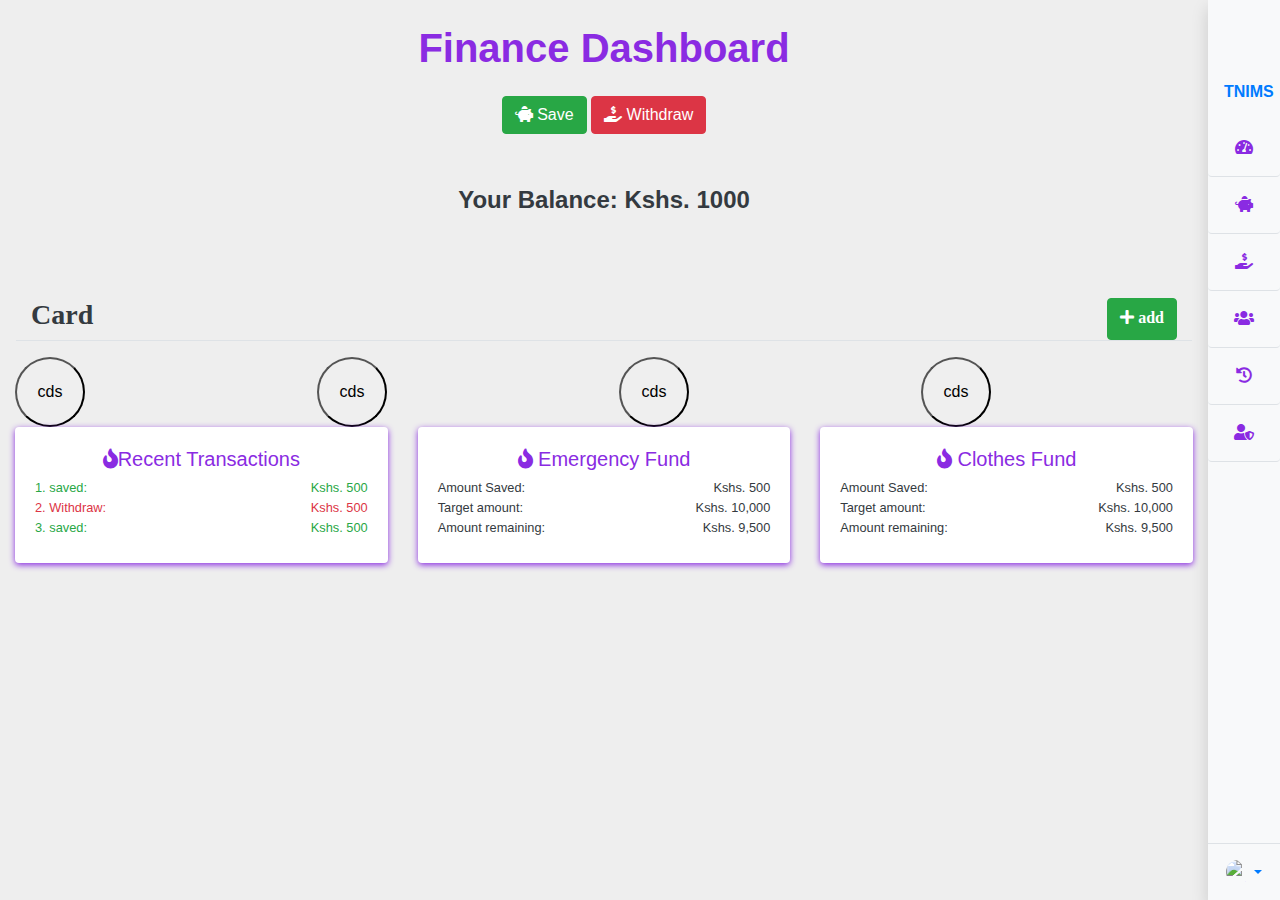
==== index.html @ 8be64b80 "finance app" ====
<!DOCTYPE html>
<html lang="en" class="h-100">
<head>
    <meta charset="utf-8">
    <meta name="viewport" content="width=device-width, initial-scale=1, shrink-to-fit=no">
    <meta name="description" content="">
    <meta name="author" content="Odiedo Paul">
    <title>myFinance</title>
    <link rel="stylesheet" href="assets/fonts/css/all.css">
    <!-- Bootstrap core CSS -->
    <link href="assets/dist/css/bootstrap.css" rel="stylesheet">
    <link href="assets/dist/css/bootstrap.min.css" rel="stylesheet">
    <link href="#style.css" rel="stylesheet">
    <style>
        body {
            min-height: 100vh;
            min-height: -webkit-fill-available;
        }
        main {
            display: flex;
            flex-wrap: nowrap;
            height: 100vh;
            height: -webkit-fill-available;
            max-height: 100vh;
            overflow-x: auto;
            overflow-y: hidden;
        }
        .dashboard {
            padding: 20px;
        }
        .balance {
            font-size: 24px;
            font-weight: bold;
            margin-bottom: 20px;
        }
        .btn-action {
            margin-right: 10px;
        }
        .card {
            box-shadow: 0 4px 6px rgba(0, 0, 0, 0.1);
        }
        nav i {
            color: blueviolet;
        }
        .modal small {
            font-weight: 900;
        }
        .modal input[type="text"],
        .modal input[type="number"],
        .modal input[type="date"] {
            border: 1px solid blueviolet;
        }
        
    </style>
</head>
<body class="d-flex h-100 text-dark">
    <main>
        <div class="container-fluid" style="width: 95.5rem; background: #0001 ">
            <div class="row">
                <div class="col-md-12">
                    <h1 class="text-center pt-4 px-4 py-3" style="color: blueviolet; font-weight: 900; ">Finance Dashboard</h1>
                    <!-- Transaction buttons -->
                    <div class="text-center">
                        <button class="btn btn-success" data-toggle="modal" data-target="#saveModal"><i class="fas fa-piggy-bank"></i> Save</button>
                        <button class="btn btn-danger"><i class="fas fa-hand-holding-usd"></i> Withdraw</button>
                    </div>
                    <!-- Balance -->
                    <div class="balance text-center p-4 m-4">
                        <p>Your Balance: Kshs. 1000</p>
                    </div>
                </div>
            </div>
            <div class="row p-3">
                <div class="col-md-12 border-bottom d-flex justify-content-between">
                    <h3 style="font-weight:900; font-family: cursive; x">Card</h3>
                    <a href="#card" style="font-weight: 900" class="btn btn-success fas" data-toggle="modal" data-target="#ModalCenter"><i class="fas fa-plus"></i> add</a>
                </div>
            </div>
            <div class="row d-flex justify-content-between">
                <div class="col">
                    <button style="height: 70px; width: 70px; border-radius: 50%">cds</button>
                </div>
                <div class="col">
                    <button style="height: 70px; width: 70px; border-radius: 50%">cds</button>
                </div>
                <div class="col">
                    <button style="height: 70px; width: 70px; border-radius: 50%">cds</button>
                </div>
                <div class="col">
                    <button style="height: 70px; width: 70px; border-radius: 50%">cds</button>
                </div>
            </div>

            <div class="row">
                <!-- Emergency Fund Card -->
                <div class="col-md-4">
                    <div class="card text-center  mb-4 border-0" style="line-height: 10px; box-shadow: 0 2px 6px 0 blueviolet;">
                        <div class="card-body">
                            <h5 class="card-title" style="color: blueviolet;"><i class="fas fa-fire"></i>Recent Transactions</h5>
                            <small class="d-flex justify-content-between text-success"><span>1. saved:</span> <span>Kshs. 500</span></small><br>
                            <small class="d-flex justify-content-between text-danger"><span>2. Withdraw:</span> <span>Kshs. 500</span></small><br>
                            <small class="d-flex justify-content-between text-success"><span>3. saved:</span> <span>Kshs. 500</span></small><br>
                        </div>
                    </div>
                </div>
                <!-- Emergency Fund Card -->
                <div class="col-md-4">
                    <div class="card text-center  mb-4 border-0" style="line-height: 10px; box-shadow: 0 2px 6px 0 blueviolet;">
                        <div class="card-body">
                            <h5 class="card-title" style="color: blueviolet;"><i class="fas fa-fire"></i> Emergency Fund</h5>
                            <small class="d-flex justify-content-between"><span>Amount Saved:</span> <span>Kshs. 500</span></small><br>
                            <small class="d-flex justify-content-between"><span>Target amount:</span> <span>Kshs. 10,000</span></small><br>
                            <small class="d-flex justify-content-between"><span>Amount remaining:</span> <span>Kshs. 9,500</span></small><br>
                        </div>
                    </div>
                </div>
                <!-- Clothes Card -->
                <div class="col-md-4">
                    <div class="card text-center  mb-4 border-0" style="line-height: 10px; box-shadow: 0 2px 6px 0 blueviolet;">
                        <div class="card-body">
                            <h5 class="card-title" style="color: blueviolet;"><i class="fas fa-fire"></i> Clothes Fund</h5>
                            <small class="d-flex justify-content-between"><span>Amount Saved:</span> <span>Kshs. 500</span></small><br>
                            <small class="d-flex justify-content-between"><span>Target amount:</span> <span>Kshs. 10,000</span></small><br>
                            <small class="d-flex justify-content-between"><span>Amount remaining:</span> <span>Kshs. 9,500</span></small><br>
                        </div>
                    </div>
                </div>
            </div>
            
            <!-- save modal -->
            <div class="modal fade " id="saveModal" tabindex="-1" role="dialog" aria-labelledby="SaveModalModalTitle" aria-hidden="true" style="box-shadow: 0 2px 6px 0 blueviolet; background:#0009">
                <div class="modal-dialog modal-dialog-centered" role="document">
                <div class="modal-content">
                    <div class="modal-header shadow">
                    <h5 class="modal-title" style="font-weight: 900; color: blueviolet;"><i class="fas fa-piggy-bank"></i> Save </h5>
                    <button type="button" class="close text-danger" data-dismiss="modal" aria-label="Close" style="font-weight: 900; outline: none;">
                        <span aria-hidden="true" class="">&times;</span> 
                    </button>
                    </div>
                    <div class="modal-body">
                        <small>Amount:</small>
                        <input type="text" class="form-control" style="outline: none;">
                        <small>Phone no:</small>
                        <input type="number" class="form-control">
                        <small>Select Card:</small>
                        <select name="cards">
                            <option disabled selected> Select card</option>
                            <option value="emergency">Emergency</option>
                            <option value="clothes">clothes</option>
                            <option value="random">random</option>
                        </select>
                    </div>
                    <div class="modal-footer">
                    <button type="button" class="btn btn-danger" style=" font-weight: 700; color: #fff" data-dismiss="modal">Close</button>
                    <button type="button" class="btn" style="background: blueviolet; font-weight: 700; color: #fff">create card</button>
                    </div>
                </div>
                </div>
            </div>

            <!-- card Modal -->
            <div class="modal fade " id="ModalCenter" tabindex="-1" role="dialog" aria-labelledby="ModalCenterTitle" aria-hidden="true" style="box-shadow: 0 2px 6px 0 blueviolet; background:#0009">
                <div class="modal-dialog modal-dialog-centered" role="document">
                <div class="modal-content">
                    <div class="modal-header shadow">
                    <h5 class="modal-title" style="font-weight: 900; color: blueviolet;">Add card</h5>
                    <button type="button" class="close text-danger" data-dismiss="modal" aria-label="Close" style="font-weight: 900; outline: none;">
                        <span aria-hidden="true" class="">&times;</span> 
                    </button>
                    </div>
                    <div class="modal-body">
                        <small>Card name:</small>
                        <input type="text" class="form-control" style="outline: none;">
                        <small>Target amount:</small>
                        <input type="number" class="form-control">
                        <small>Period:</small>
                        <input type="date" name="period" class="form-control" >
                    </div>
                    <div class="modal-footer">
                    <button type="button" class="btn btn-danger" style=" font-weight: 700; color: #fff" data-dismiss="modal">Close</button>
                    <button type="button" class="btn" style="background: blueviolet; font-weight: 700; color: #fff">create card</button>
                    </div>
                </div>
                </div>
            </div>
        </div>
        <!-- Side nav bar -->
        <div class="d-flex flex-column shadow flex-shrink-0 bg-light" style="width: 4.5rem; padding-top: 5%; color: blueviolet;">
            <a href="/" class="d-block p-3 link-dark text-decoration-none" title="Icon-only" data-bs-toggle="tooltip" data-bs-placement="right">
                <span style="font-weight:900">TNIMS</span>
            </a>
            <ul class="nav nav-pills nav-flush flex-column mb-auto text-center">
                <li class="nav-item">
                    <a href="#" class="nav-link  py-3 border-bottom" aria-current="page" title="Dashboard" data-bs-toggle="tooltip" data-bs-placement="right">
                        <i class="fas fa-tachometer-alt" style="color: blueviolet"></i>
                    </a>
                </li>
                <li>
                    <a href="#" class="nav-link py-3 border-bottom" title="Save" data-bs-toggle="tooltip" data-bs-placement="right">
                        <i class="fas fa-piggy-bank"  style="color: blueviolet" ></i>
                    </a>
                </li>
                <li>
                    <a href="#" class="nav-link py-3 border-bottom" title="Withdraw" data-bs-toggle="tooltip" data-bs-placement="right">
                        <i class="fas fa-hand-holding-usd"  style="color: blueviolet"></i>
                    </a>
                </li>
                <li>
                    <a href="#" class="nav-link py-3 border-bottom" title="Table Banking" data-bs-toggle="tooltip" data-bs-placement="right">
                        <i class="fas fa-users"  style="color: blueviolet"></i>
                    </a>
                </li>
                <li>
                    <a href="#" class="nav-link py-3 border-bottom" title="History" data-bs-toggle="tooltip" data-bs-placement="right">
                        <i class="fas fa-history"  style="color: blueviolet"></i>
                    </a>
                </li>
                <li>
                    <a href="#" class="nav-link py-3 border-bottom" title="Security" data-bs-toggle="tooltip" data-bs-placement="right">
                        <i class="fas fa-user-shield"  style="color: blueviolet"></i>
                    </a>
                </li>
            </ul>
            <div class="dropdown border-top">
                <a href="#" class="d-flex align-items-center justify-content-center p-3 link-dark text-decoration-none dropdown-toggle" id="dropdownUser3" data-bs-toggle="dropdown" aria-expanded="false">
                    <img src="assets/img/projects/pro.jpg" alt="mdo" width="24" height="24" class="rounded-circle">
                </a>
                <ul class="dropdown-menu text-small shadow" aria-labelledby="dropdownUser3">
                    <li><a class="dropdown-item" href="#">New project...</a></li>
                    <li><a class="dropdown-item" href="#">Settings</a></li>
                    <li><a class="dropdown-item" href="#">Profile</a></li>
                    <li><hr class="dropdown-divider"></li>
                    <li><a class="dropdown-item" href="#">Sign out</a></li>
                </ul>
            </div>
        </div>
    </main>
    <script>
        (function () {
            'use strict'
            var tooltipTriggerList = [].slice.call(document.querySelectorAll('[data-bs-toggle="tooltip"]'))
            tooltipTriggerList.forEach(function (tooltipTriggerEl) {
                new bootstrap.Tooltip(tooltipTriggerEl)
            })
        })()
    </script>
    <script src="assets/jquery/jquery-3.7.1.min.js"></script>
    <script src="assets/dist/js/bootstrap.bundle.js"></script>
    <script src="assets/dist/js/bootstrap.min.js"></script>
</body>
</html>
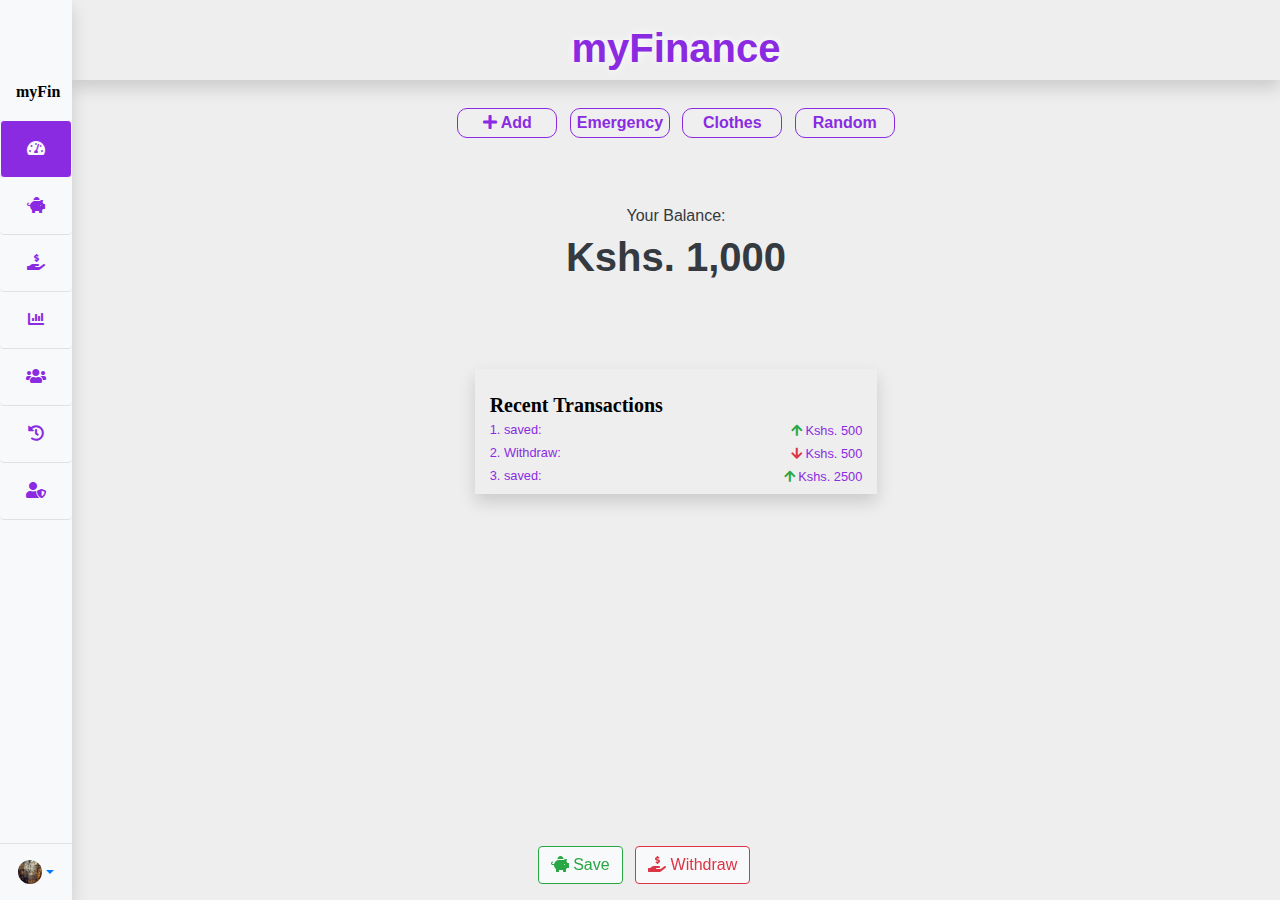
==== commit 14856cc3: "updated my front end for the myFinance app" ====
--- a/index.html
+++ b/index.html
@@ -50,168 +50,55 @@
         .modal input[type="date"] {
             border: 1px solid blueviolet;
         }
+        @keyframes scale {
+            0% {
+                transform: scale(1);
+            }
+            50% {
+                transform: scale(1.1);
+            }
+            100% {
+                transform: scale(1);
+            }   
+        }
         
     </style>
 </head>
 <body class="d-flex h-100 text-dark">
     <main>
-        <div class="container-fluid" style="width: 95.5rem; background: #0001 ">
-            <div class="row">
-                <div class="col-md-12">
-                    <h1 class="text-center pt-4 px-4 py-3" style="color: blueviolet; font-weight: 900; ">Finance Dashboard</h1>
-                    <!-- Transaction buttons -->
-                    <div class="text-center">
-                        <button class="btn btn-success" data-toggle="modal" data-target="#saveModal"><i class="fas fa-piggy-bank"></i> Save</button>
-                        <button class="btn btn-danger"><i class="fas fa-hand-holding-usd"></i> Withdraw</button>
-                    </div>
-                    <!-- Balance -->
-                    <div class="balance text-center p-4 m-4">
-                        <p>Your Balance: Kshs. 1000</p>
-                    </div>
-                </div>
-            </div>
-            <div class="row p-3">
-                <div class="col-md-12 border-bottom d-flex justify-content-between">
-                    <h3 style="font-weight:900; font-family: cursive; x">Card</h3>
-                    <a href="#card" style="font-weight: 900" class="btn btn-success fas" data-toggle="modal" data-target="#ModalCenter"><i class="fas fa-plus"></i> add</a>
-                </div>
-            </div>
-            <div class="row d-flex justify-content-between">
-                <div class="col">
-                    <button style="height: 70px; width: 70px; border-radius: 50%">cds</button>
-                </div>
-                <div class="col">
-                    <button style="height: 70px; width: 70px; border-radius: 50%">cds</button>
-                </div>
-                <div class="col">
-                    <button style="height: 70px; width: 70px; border-radius: 50%">cds</button>
-                </div>
-                <div class="col">
-                    <button style="height: 70px; width: 70px; border-radius: 50%">cds</button>
-                </div>
-            </div>
-
-            <div class="row">
-                <!-- Emergency Fund Card -->
-                <div class="col-md-4">
-                    <div class="card text-center  mb-4 border-0" style="line-height: 10px; box-shadow: 0 2px 6px 0 blueviolet;">
-                        <div class="card-body">
-                            <h5 class="card-title" style="color: blueviolet;"><i class="fas fa-fire"></i>Recent Transactions</h5>
-                            <small class="d-flex justify-content-between text-success"><span>1. saved:</span> <span>Kshs. 500</span></small><br>
-                            <small class="d-flex justify-content-between text-danger"><span>2. Withdraw:</span> <span>Kshs. 500</span></small><br>
-                            <small class="d-flex justify-content-between text-success"><span>3. saved:</span> <span>Kshs. 500</span></small><br>
-                        </div>
-                    </div>
-                </div>
-                <!-- Emergency Fund Card -->
-                <div class="col-md-4">
-                    <div class="card text-center  mb-4 border-0" style="line-height: 10px; box-shadow: 0 2px 6px 0 blueviolet;">
-                        <div class="card-body">
-                            <h5 class="card-title" style="color: blueviolet;"><i class="fas fa-fire"></i> Emergency Fund</h5>
-                            <small class="d-flex justify-content-between"><span>Amount Saved:</span> <span>Kshs. 500</span></small><br>
-                            <small class="d-flex justify-content-between"><span>Target amount:</span> <span>Kshs. 10,000</span></small><br>
-                            <small class="d-flex justify-content-between"><span>Amount remaining:</span> <span>Kshs. 9,500</span></small><br>
-                        </div>
-                    </div>
-                </div>
-                <!-- Clothes Card -->
-                <div class="col-md-4">
-                    <div class="card text-center  mb-4 border-0" style="line-height: 10px; box-shadow: 0 2px 6px 0 blueviolet;">
-                        <div class="card-body">
-                            <h5 class="card-title" style="color: blueviolet;"><i class="fas fa-fire"></i> Clothes Fund</h5>
-                            <small class="d-flex justify-content-between"><span>Amount Saved:</span> <span>Kshs. 500</span></small><br>
-                            <small class="d-flex justify-content-between"><span>Target amount:</span> <span>Kshs. 10,000</span></small><br>
-                            <small class="d-flex justify-content-between"><span>Amount remaining:</span> <span>Kshs. 9,500</span></small><br>
-                        </div>
-                    </div>
-                </div>
-            </div>
-            
-            <!-- save modal -->
-            <div class="modal fade " id="saveModal" tabindex="-1" role="dialog" aria-labelledby="SaveModalModalTitle" aria-hidden="true" style="box-shadow: 0 2px 6px 0 blueviolet; background:#0009">
-                <div class="modal-dialog modal-dialog-centered" role="document">
-                <div class="modal-content">
-                    <div class="modal-header shadow">
-                    <h5 class="modal-title" style="font-weight: 900; color: blueviolet;"><i class="fas fa-piggy-bank"></i> Save </h5>
-                    <button type="button" class="close text-danger" data-dismiss="modal" aria-label="Close" style="font-weight: 900; outline: none;">
-                        <span aria-hidden="true" class="">&times;</span> 
-                    </button>
-                    </div>
-                    <div class="modal-body">
-                        <small>Amount:</small>
-                        <input type="text" class="form-control" style="outline: none;">
-                        <small>Phone no:</small>
-                        <input type="number" class="form-control">
-                        <small>Select Card:</small>
-                        <select name="cards">
-                            <option disabled selected> Select card</option>
-                            <option value="emergency">Emergency</option>
-                            <option value="clothes">clothes</option>
-                            <option value="random">random</option>
-                        </select>
-                    </div>
-                    <div class="modal-footer">
-                    <button type="button" class="btn btn-danger" style=" font-weight: 700; color: #fff" data-dismiss="modal">Close</button>
-                    <button type="button" class="btn" style="background: blueviolet; font-weight: 700; color: #fff">create card</button>
-                    </div>
-                </div>
-                </div>
-            </div>
-
-            <!-- card Modal -->
-            <div class="modal fade " id="ModalCenter" tabindex="-1" role="dialog" aria-labelledby="ModalCenterTitle" aria-hidden="true" style="box-shadow: 0 2px 6px 0 blueviolet; background:#0009">
-                <div class="modal-dialog modal-dialog-centered" role="document">
-                <div class="modal-content">
-                    <div class="modal-header shadow">
-                    <h5 class="modal-title" style="font-weight: 900; color: blueviolet;">Add card</h5>
-                    <button type="button" class="close text-danger" data-dismiss="modal" aria-label="Close" style="font-weight: 900; outline: none;">
-                        <span aria-hidden="true" class="">&times;</span> 
-                    </button>
-                    </div>
-                    <div class="modal-body">
-                        <small>Card name:</small>
-                        <input type="text" class="form-control" style="outline: none;">
-                        <small>Target amount:</small>
-                        <input type="number" class="form-control">
-                        <small>Period:</small>
-                        <input type="date" name="period" class="form-control" >
-                    </div>
-                    <div class="modal-footer">
-                    <button type="button" class="btn btn-danger" style=" font-weight: 700; color: #fff" data-dismiss="modal">Close</button>
-                    <button type="button" class="btn" style="background: blueviolet; font-weight: 700; color: #fff">create card</button>
-                    </div>
-                </div>
-                </div>
-            </div>
-        </div>
         <!-- Side nav bar -->
         <div class="d-flex flex-column shadow flex-shrink-0 bg-light" style="width: 4.5rem; padding-top: 5%; color: blueviolet;">
             <a href="/" class="d-block p-3 link-dark text-decoration-none" title="Icon-only" data-bs-toggle="tooltip" data-bs-placement="right">
-                <span style="font-weight:900">TNIMS</span>
+                <span style="font-weight:900; color: #000; font-family: cursive;">myFin</span>
             </a>
             <ul class="nav nav-pills nav-flush flex-column mb-auto text-center">
                 <li class="nav-item">
-                    <a href="#" class="nav-link  py-3 border-bottom" aria-current="page" title="Dashboard" data-bs-toggle="tooltip" data-bs-placement="right">
-                        <i class="fas fa-tachometer-alt" style="color: blueviolet"></i>
-                    </a>
-                </li>
-                <li>
-                    <a href="#" class="nav-link py-3 border-bottom" title="Save" data-bs-toggle="tooltip" data-bs-placement="right">
+                    <a href="analysis.html" class="nav-link  text-light py-3 " title="Withdraw" data-bs-toggle="tooltip" style="border: 1px solid ; background: blueviolet ;">
+                        <i class="fas fa-tachometer-alt"></i>
+                    </a>
+                </li>
+                <li>
+                    <a href="#" class="nav-link py-3 border-bottom" title="Save" data-bs-toggle="tooltip" data-bs-placement="right" data-toggle="modal" data-target="#saveModal">
                         <i class="fas fa-piggy-bank"  style="color: blueviolet" ></i>
                     </a>
                 </li>
                 <li>
-                    <a href="#" class="nav-link py-3 border-bottom" title="Withdraw" data-bs-toggle="tooltip" data-bs-placement="right">
+                    <a href="#" class="nav-link py-3 border-bottom" title="Withdraw" data-bs-toggle="tooltip" data-bs-placement="right" data-toggle="modal" data-target="#withdrawModal">
                         <i class="fas fa-hand-holding-usd"  style="color: blueviolet"></i>
                     </a>
                 </li>
                 <li>
-                    <a href="#" class="nav-link py-3 border-bottom" title="Table Banking" data-bs-toggle="tooltip" data-bs-placement="right">
+                    <a href="analysis.html" class="nav-link py-3 border-bottom" title="Withdraw" data-bs-toggle="tooltip">
+                        <i class="fas fa-chart-bar"  style="color: blueviolet"></i>
+                    </a>
+                </li>
+                <li>
+                    <a href="chama.html" class="nav-link py-3 border-bottom" title="Table Banking" data-bs-toggle="tooltip" data-bs-placement="right">
                         <i class="fas fa-users"  style="color: blueviolet"></i>
                     </a>
                 </li>
                 <li>
-                    <a href="#" class="nav-link py-3 border-bottom" title="History" data-bs-toggle="tooltip" data-bs-placement="right">
+                    <a href="history.html" class="nav-link py-3 border-bottom" title="History" data-bs-toggle="tooltip" data-bs-placement="right">
                         <i class="fas fa-history"  style="color: blueviolet"></i>
                     </a>
                 </li>
@@ -223,7 +110,7 @@
             </ul>
             <div class="dropdown border-top">
                 <a href="#" class="d-flex align-items-center justify-content-center p-3 link-dark text-decoration-none dropdown-toggle" id="dropdownUser3" data-bs-toggle="dropdown" aria-expanded="false">
-                    <img src="assets/img/projects/pro.jpg" alt="mdo" width="24" height="24" class="rounded-circle">
+                    <img src="assets/img/bg/bg-1.jpg" alt="mdo" width="24" height="24" class="rounded-circle">
                 </a>
                 <ul class="dropdown-menu text-small shadow" aria-labelledby="dropdownUser3">
                     <li><a class="dropdown-item" href="#">New project...</a></li>
@@ -234,6 +121,171 @@
                 </ul>
             </div>
         </div>
+        <div class="container-fluid" style="width: 95.5rem; background: #0001; overflow-x: scroll; ">
+            <div class="row">
+                <div class="col-md-12">
+                    <div class="row mb-4">
+                        <div class="col-md-12 shadow">
+                            <h1 class="text-center pt-4 px-4" style="color: blueviolet; font-weight: 900; text-shadow: 0 0 10px #fff; ">myFinance</h1>
+                        </div>
+                    </div>
+
+
+                    <div class="row mt-4">
+                        <div class="col-md-12">
+                            <center>
+                                <button class="m-1" style="height: 30px; width: 100px; border-radius: 10px; border: 1px solid blueviolet; color: blueviolet; font-weight: 600"  data-toggle="modal" data-target="#ModalCenter"><i class="fas fa-plus"></i> Add</button>
+                                <button class="m-1" style="height: 30px; width: 100px; border-radius: 10px; border: 1px solid blueviolet; color: blueviolet; font-weight: 600"  data-toggle="modal" data-target="#emergencyFund">Emergency</button>
+                                <button class="m-1" style="height: 30px; width: 100px; border-radius: 10px; border: 1px solid blueviolet; color: blueviolet; font-weight: 600">Clothes</button>
+                                <button class="m-1" style="height: 30px; width: 100px; border-radius: 10px; border: 1px solid blueviolet; color: blueviolet; font-weight: 600">Random</button>
+                            </center>
+                        </div>
+                    </div>
+
+
+                    <!-- Balance -->
+                    <div class="balance text-center p-4 m-4">
+                        <p><h6>Your Balance:</h6> <h1 style="font-weight: 900; animation: scale 3s infinite;">Kshs. 1,000</h1></p>
+                    </div>
+
+                    <div class="row " style="line-height:10px; color: blueviolet; font-weight: 900">
+                        <div class="col-md-4"></div>
+                        <div class="col-md-4 shadow pt-4 mb-4 mt-4">
+                            <h5 style="font-weight: 900; color: #000; font-family: cursive ;">Recent Transactions</h5>
+                            <small class="d-flex justify-content-between"><span>1. saved:</span> <span><i class="fas fa-arrow-up text-success"></i> Kshs. 500 </span></small><br>
+                            <small class="d-flex justify-content-between"><span>2. Withdraw:</span> <span><i class="fas fa-arrow-down text-danger"></i> Kshs. 500</span></small><br>
+                            <small class="d-flex justify-content-between"><span>3. saved:</span> <span><i class="fas fa-arrow-up text-success"></i> Kshs. 2500</span></small><br>
+                        </div>
+                        <div class="col-md-4"></div>
+                    </div>
+                    <!-- Transaction buttons -->
+                    <div class="text-center fixed-bottom  p-2" style="padding-left: 40%; width: 100%;  font-weight: 900;">
+                        <button class="btn btn-success bg-light text-success m-2" style="animation: scale  3s infinite;" data-toggle="modal" data-target="#saveModal"><i class="fas fa-piggy-bank"></i> Save</button>
+                        <button class="btn btn-danger bg-light text-danger" data-toggle="modal" data-target="#withdrawModal"><i class="fas fa-hand-holding-usd"></i> Withdraw</button>
+                    </div>
+                </div>
+            </div>
+
+            
+            <!-- save modal -->
+            <div class="modal fade " id="saveModal" tabindex="-1" role="dialog" aria-labelledby="SaveModalModalTitle" aria-hidden="true" style="box-shadow: 0 2px 6px 0 blueviolet; background:#0009">
+                <div class="modal-dialog modal-dialog-centered" role="document">
+                <div class="modal-content">
+                    <div class="modal-header shadow">
+                    <h5 class="modal-title text-success" style="font-weight: 900; "><i class="fas fa-piggy-bank"></i> Save </h5>
+                    <button type="button" class="close text-success" data-dismiss="modal" aria-label="Close" style="font-weight: 900; outline: none;">
+                        <span aria-hidden="true" class="">&times;</span> 
+                    </button>
+                    </div>
+                    <div class="modal-body">
+                        <small>Amount:</small>
+                        <input type="text" class="form-control  border-success" placeholder="Amount to be saved" style="outline: none;">
+                        <small>Phone no:</small>
+                        <input type="number" class="form-control border-success" placeholder="Mpesa phone number">
+                        <small>Select Card:</small>
+                        <select name="cards" class="form-control border-success">
+                            <option disabled selected> Select card</option>
+                            <option value="emergency">Emergency</option>
+                            <option value="clothes">clothes</option>
+                            <option value="random">random</option>
+                        </select>
+                    </div>
+                    <div class="modal-footer">
+                    <button type="button" class="btn btn-danger" style=" font-weight: 700; color: #fff" data-dismiss="modal">Close</button>
+                    <button type="button" class="btn btn-success" style=" font-weight: 700; color: #fff">Process</button>
+                    </div>
+                </div>
+                </div>
+            </div>
+
+            <!-- withdraw modal -->
+            <div class="modal fade " id="withdrawModal" tabindex="-1" role="dialog" aria-labelledby="withdrawModalModalTitle" aria-hidden="true" style="box-shadow: 0 2px 6px 0 blueviolet; background:#0009">
+                <div class="modal-dialog modal-dialog-centered" role="document">
+                <div class="modal-content">
+                    <div class="modal-header shadow">
+                    <h5 class="modal-title text-danger" style="font-weight: 900; "><i class="fas fa-hand-holding-usd"></i> Withdraw </h5>
+                    <button type="button" class="close text-danger" data-dismiss="modal" aria-label="Close" style="font-weight: 900; outline: none;">
+                        <span aria-hidden="true" class="">&times;</span> 
+                    </button>
+                    </div>
+                    <div class="modal-body">
+                        <p class="d-flex justify-content-between">
+                            <small>Select Card:</small>
+                            <select name="cards" class="form-control border-danger" style="outline: none; width: 50%">
+                                <option disabled selected> Select card</option>
+                                <option value="emergency">Emergency</option>
+                                <option value="clothes">Clothes</option>
+                                <option value="random">Random</option>
+                            </select>
+                        </p>
+                        <p class="d-flex justify-content-between">
+                            <small>Amount:</small>
+                            <input type="text" class="form-control border-danger" placeholder="Amount to be withdrawn" style="outline: none; width: 50%">
+                        </p>
+                        <p class="d-flex justify-content-between"><small>Phone number:</small><small>0759680813</small></p>
+                        <p class="d-flex justify-content-between"><small>Processing fee:</small><small>Kshs. 500</small></p>
+                    </div>
+                    <div class="modal-footer">
+                    <button type="button" class="btn btn-success" style=" font-weight: 700; color: #fff" data-dismiss="modal">Close</button>
+                    <button type="button" class="btn btn-danger" style=" font-weight: 700; color: #fff">Process</button>
+                    </div>
+                </div>
+                </div>
+            </div>
+
+            <!-- card Modal -->
+            <div class="modal fade" id="ModalCenter" tabindex="-1" role="dialog" aria-labelledby="ModalCenterTitle" aria-hidden="true" style="box-shadow: 0 2px 6px 0 blueviolet; background:#0009">
+                <div class="modal-dialog modal-dialog-centered" role="document">
+                <div class="modal-content">
+                    <div class="modal-header shadow">
+                    <h5 class="modal-title" style="font-weight: 900; color: blueviolet;">Add card</h5>
+                    <button type="button" class="close text-danger" data-dismiss="modal" aria-label="Close" style="font-weight: 900; outline: none;">
+                        <span aria-hidden="true" class="">&times;</span> 
+                    </button>
+                    </div>
+                    <div class="modal-body">
+                        <small>Card name:</small>
+                        <input type="text" class="form-control" style="outline: none;">
+                        <small>Target amount:</small>
+                        <input type="number" class="form-control">
+                        <small>Period:</small>
+                        <input type="date" name="period" class="form-control" >
+                    </div>
+                    <div class="modal-footer">
+                    <button type="button" class="btn btn-danger" style=" font-weight: 700; color: #fff" data-dismiss="modal">Close</button>
+                    <button type="button" class="btn" style="background: blueviolet; font-weight: 700; color: #fff">create card</button>
+                    </div>
+                </div>
+                </div>
+            </div>
+
+            <!-- card-content-display modal -->
+            <div class="modal fade " id="emergencyFund" tabindex="-1" role="dialog" aria-labelledby="EmergencyModalTitle" aria-hidden="true" style="box-shadow: 0 2px 6px 0 blueviolet; background:#0009">
+                <div class="modal-dialog modal-dialog-centered" role="document">
+                <div class="modal-content">
+                    <div class="modal-header shadow">
+                    <h5 class="modal-title text-danger" style="font-weight: 900; color: blueviolet; "><i class="fas fa-fire"></i> Emergency Fund </h5>
+                    <button type="button" class="close " data-dismiss="modal" aria-label="Close" style="font-weight: 900; outline: none; color: blueviolet;">
+                        <span aria-hidden="true" class="">&times;</span> 
+                    </button>
+                    </div>
+                    <div class="modal-body">
+                        <h5 class="card-title" style="color: blueviolet;"></h5>
+                        <small class="d-flex justify-content-between"><span>Amount Saved:</span> <span>Kshs. 500</span></small><br>
+                        <small class="d-flex justify-content-between"><span>Target amount:</span> <span>Kshs. 10,000</span></small><br>
+                        <small class="d-flex justify-content-between"><span>Amount remaining:</span> <span>Kshs. 9,500</span></small><br>
+                    </div>
+                    <div class="modal-footer">
+                    <button type="button" class="btn btn-success" style=" font-weight: 700; color: #fff" data-dismiss="modal">save</button>
+                    <button type="button" class="btn btn-danger" style=" font-weight: 700; color: #fff">withdraw</button>
+                    </div>
+                </div>
+                </div>
+            </div>
+        </div>
+
+
+
     </main>
     <script>
         (function () {
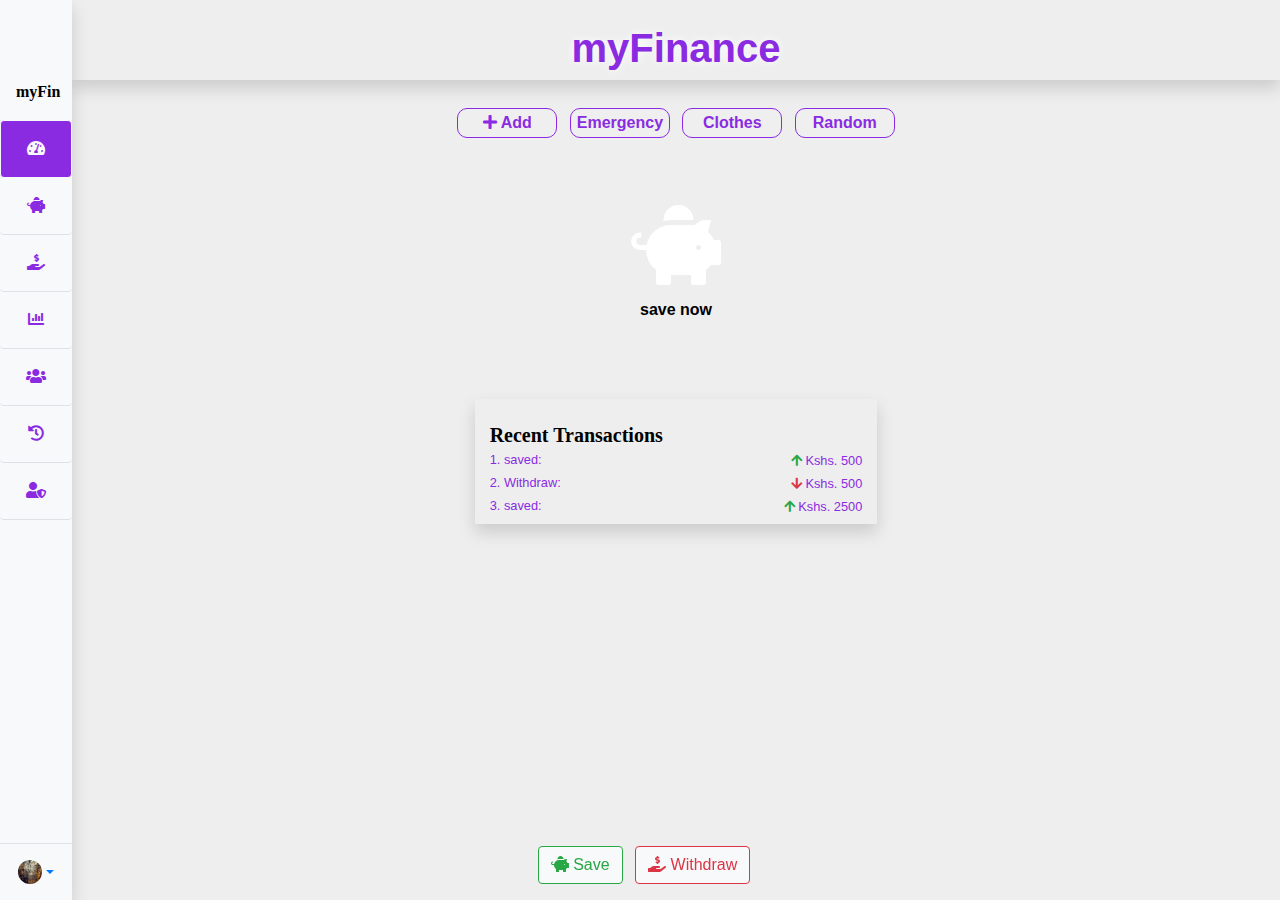
==== commit aa654540: "new updates" ====
--- a/index.html
+++ b/index.html
@@ -52,13 +52,19 @@
         }
         @keyframes scale {
             0% {
+                color: blueviolet;
                 transform: scale(1);
+                text-shadow: 0 0 10px yellow;
             }
             50% {
+                color: blueviolet;
                 transform: scale(1.1);
+                text-shadow: 0 0 20px yellowgreen;
             }
             100% {
+                color: blueviolet;
                 transform: scale(1);
+                text-shadow: 0 0 50px yellow;
             }   
         }
         
@@ -145,7 +151,8 @@
 
                     <!-- Balance -->
                     <div class="balance text-center p-4 m-4">
-                        <p><h6>Your Balance:</h6> <h1 style="font-weight: 900; animation: scale 3s infinite;">Kshs. 1,000</h1></p>
+                            <a class="btn" style="text-decoration: none; font-weight: 900;color: white; animation: scale 5s infinite;" data-toggle="modal" data-target="#saveModal"><i class="fas fa-piggy-bank fa-5x p-2"></i></a>
+                            <h6 style="color: #000; font-weight: 900;">save now</h6>
                     </div>
 
                     <div class="row " style="line-height:10px; color: blueviolet; font-weight: 900">
@@ -168,7 +175,7 @@
 
             
             <!-- save modal -->
-            <div class="modal fade " id="saveModal" tabindex="-1" role="dialog" aria-labelledby="SaveModalModalTitle" aria-hidden="true" style="box-shadow: 0 2px 6px 0 blueviolet; background:#0009">
+            <div class="modal fade " id="saveModal" tabindex="-1" role="dialog" aria-labelledby="SaveModalModalTitle" aria-hidden="true" style="background:#0009">
                 <div class="modal-dialog modal-dialog-centered" role="document">
                 <div class="modal-content">
                     <div class="modal-header shadow">
@@ -179,9 +186,9 @@
                     </div>
                     <div class="modal-body">
                         <small>Amount:</small>
-                        <input type="text" class="form-control  border-success" placeholder="Amount to be saved" style="outline: none;">
+                        <input type="text" id="amount" class="form-control border-success" placeholder="Save amount" style="outline: none; ">
                         <small>Phone no:</small>
-                        <input type="number" class="form-control border-success" placeholder="Mpesa phone number">
+                        <input type="text" id="phoneNumber" class="form-control border-success" placeholder="Phone Number" style="outline: none; ">
                         <small>Select Card:</small>
                         <select name="cards" class="form-control border-success">
                             <option disabled selected> Select card</option>
@@ -192,7 +199,7 @@
                     </div>
                     <div class="modal-footer">
                     <button type="button" class="btn btn-danger" style=" font-weight: 700; color: #fff" data-dismiss="modal">Close</button>
-                    <button type="button" class="btn btn-success" style=" font-weight: 700; color: #fff">Process</button>
+                    <button type="button" class="btn btn-danger" style="font-weight: 700; color: #fff" onclick="processSavings()">Process</button>
                     </div>
                 </div>
                 </div>
@@ -296,7 +303,7 @@
             })
         })()
     </script>
-    <script src="assets/jquery/jquery-3.7.1.min.js"></script>
+    <script src="assets/jquery/jquery-3.7.1.min.js"></script>    
     <script src="assets/dist/js/bootstrap.bundle.js"></script>
     <script src="assets/dist/js/bootstrap.min.js"></script>
 </body>
